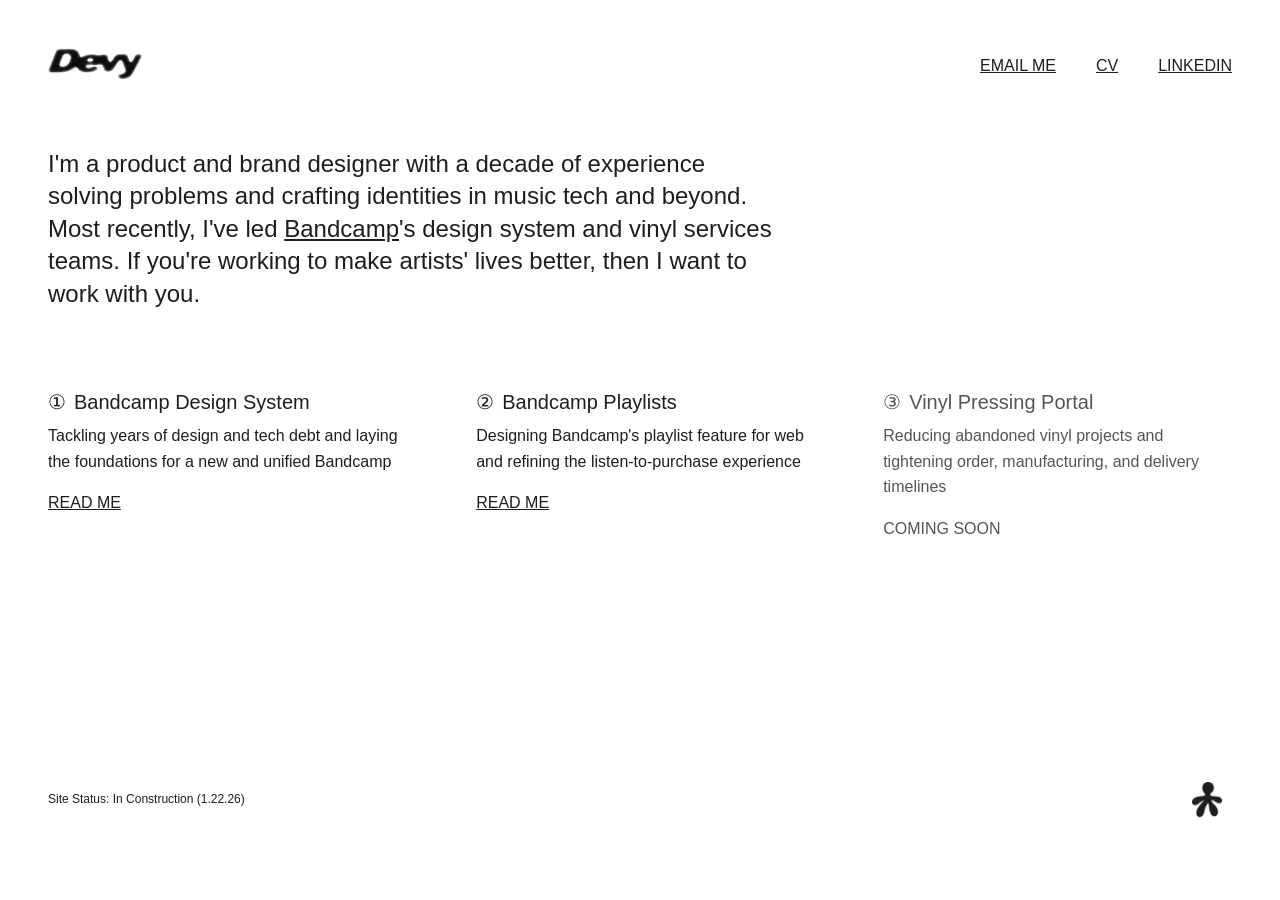
==== index.html @ daf7aa5a "Update index.html Update linkedin link" ====
<head>
    <title>Devy Hobdy</title>
    <link rel="icon" href="images/favicon.png">
    <link rel="stylesheet" href="css/style.css">
    <meta name="viewport" content="width=device-width, initial-scale=1, minimum-scale=1, maximum-scale=1">
</head>

<body>
  <div class="wrapper">
    <h1 class="hidden">Devy's Website</h1>

    <nav>
      <ul class="mb-xxl flex-end row-xl row-center">
        <li class="justify-start">
          <a class="logo-link" aria-label="Home" href="index.html">
            <img loading="eager" class="logo"
              src="images/logo_devy.png"
              alt="Devy's Logo">
          </a>    
        </li>

        <li>
          <a class="text-s upper" href="mailto:dvnhobdy7@gmail.com">Email Me</a>
        </li>

        <li id="CV">
          <a class="text-s upper" href="https://drive.google.com/file/d/114fR_DUzGz025TLFvTGspsEkl98dvMG6/view?usp=drive_link" target="_blank">CV</a>
        </li>

        <li id="Linkedin">
          <a class="text-s upper" href="https://www.linkedin.com/in/devy-hobdy-a476155b/" target="_blank">Linkedin</a>
        </li>
      </ul>
    </nav>
        
    <div class="flex">

      <header class="column-l mb-xl">
        <div class="context">
          <h2 class="text-l">I'm a product and brand designer with a decade of experience solving problems and crafting identities in music tech and beyond. Most recently, I've led <a class="text-l" href="https://bandcamp.com/" target="_blank">Bandcamp</a>'s design system and vinyl services teams. If you're working to make artists' lives better, then I want to work with you.</h2>
        </div>
        
        <!-- EXPERIENCE SWITCH
        <fieldset class="row-l">
          <legend class="hidden">Select the kind of work you would like to see</legend>

          <div class="radio-selection row-center">
            <input type="radio" id="ExperienceChoice1" name="experience" value="product design" checked />
            <label for="ExperienceChoice1">Product Design</label>
          </div>

          <div class="radio-selection row-center">
            <input type="radio" id="ExperienceChoice2" name="experience" value="graphic design"/>
            <label for="ExperienceChoice2">Brand Design</label>
          </div>
        </fieldset>
        -->

      </header>

      <main class="mt-xl mb-xxl">
        <ul class="card-container row-xxl">
          <li class="card column-xs">
                <h3 class="text-m"><span class="mr-xs">①</span>Bandcamp Design System</h3>
                <p class="text-s mb-xs">Tackling years of design and tech debt and laying the foundations for a new and unified Bandcamp</p>
                <div>
                  <a class="text-s upper" href="designsystem.html">Read Me</a>
                </div> 
            </li>  
          
          <li class="card column-xs">
                <h3 class="text-m"><span class="mr-xs">②</span>Bandcamp Playlists</h3>
                <p class="text-s mb-xs">Designing Bandcamp's playlist feature for web and refining the listen-to-purchase experience</p>
                <div>
                  <a class="text-s upper" href="sharedplaylist.html">Read Me</a>
                </div> 
            </li>

            <li class="card column-xs">
                <h3 class="text-m grey"><span class="mr-xs">③</span>Vinyl Pressing Portal</h3>
                <p class="text-s mb-xs grey">Reducing abandoned vinyl projects and tightening order, manufacturing, and delivery timelines</p>
                <div>
                  <p class="text-s upper grey" href=".">Coming Soon</p>
                </div> 
            </li>
        </ul>
      </main>

      <footer class="row-even row-center mt-auto">
        <aside class="text-xs">Site Status: In Construction (1.22.26)</aside>
        <div class="row-center">
          <button class="icon-button pr-xs" type="button" onclick="openalert()">
            <img class="icon" src="images/lilme.png" alt="icon"> 
          </button> 
          <p class="text-xs" id="alert">I made this site with html, css, js, and my own noggin</p>
        </div>
      </footer>

    </div>
  </div>
  
  <script>
    function openalert() { 
      var alert = document.getElementById("alert")
      if (alert.style.display == "none"|| alert.style.display == '') { 
        alert.style.display = "flex"
      }
      else { 
        alert.style.display = "none"
      }
    }

  </script>

</body>
---- css/style.css ----
/* root */

:root {
  font-size: 100%;
  font-family: Arial, Helvetica, sans-serif;
  -webkit-font-smoothing: antialiased;
  -moz-osx-font-smoothing: grayscale;
  scroll-behavior: smooth;

  --color-black: #1e1e1e;
  --color-white: #ffffff;
  --color-grey: #555555;

  --text-xxlarge:3rem;
  --text-xlarge: 2rem;
  --text-large: 1.5rem;
  --text-medium: 1.25rem;
  --text-small: 1rem;
  --text-xsmall: .875rem;
  --text-xxsmall: .75rem;

  --lineheight-large: 125%;
  --lineheight-medium: 135%;
  --lineheight-small: 160%;

  --spacing: .25rem;
  
  --space-1: var(--spacing);
  --space-2: calc(var(--spacing)*2);
  --space-3: calc(var(--spacing)*4);
  --space-4: calc(var(--spacing)*6);
  --space-5: calc(var(--spacing)*8);
  --space-6: calc(var(--spacing)*10);
  --space-7: calc(var(--spacing)*16);
}


/* utilities */

.inline { 
  display: inline;
}

.inline-flex { 
  display: inline-flex;
}

.stroke { 
  outline: solid #999999 1px;
  border-radius: 12px;
}

.hidden { 
  position: absolute !important;
  top: -9999px !important;
  left: -9999px !important;
}

.sticky { 
  position: sticky;
  top: 40;
}

.white { 
  color: var(--color-white) !important;
}

.grey { 
  color: var(--color-grey) !important;
}


/* text styling */

h2, h3, h4, p, dd{ 
  /*remove margin on text tags*/
  margin: 0px;
}

.bold { 
  font-weight: bold !important;
}

.upper { 
  text-transform: uppercase;
}

.italic { 
  font-style: italic;
}

.text-xs { 
  font-size: var(--text-xxsmall);
  font-weight: normal;
  color: var(--color-black);
  line-height: var(--lineheight-small);
}

.text-s {
  font-size: var(--text-small);
  font-weight: normal;
  color: var(--color-black);
  line-height: var(--lineheight-small);
}

.text-m { 
  font-size: var(--text-medium);
  font-weight: normal;
  color: var(--color-black);
  line-height: var(--lineheight-large);
}

.text-l { 
  font-size: var(--text-large);
  font-weight: normal;
  color: var(--color-black);
  line-height: var(--lineheight-medium);
}

.text-xl { 
  font-size: var(--text-xlarge);
  font-weight: normal;
  color: var(--color-black);
  line-height: var(--lineheight-large);
}

.highlight {
  background-color: var(--color-green);
}

/* page styling */

body {
  margin: 48px;
  background-color: var(--color-white);
}


/*component styling*/

.logo { 
  height: 32px;
}

.logo-link:hover { 
  filter: invert(1);
  background-color: transparent;
}

.icon { 
  width: 32px;
  display: inline !important;
}

.icon-button {
  background: none;
  height: 48px;
  width: 48px;
  border: none;
  -webkit-animation:spin 4s linear infinite;
  -moz-animation:spin 4s linear infinite;
  animation:spin 4s linear infinite;
}

.icon-button:hover {
  filter: invert(1);
  opacity: 80%;
}

#alert { 
  display: none;
  transition: opacity 0.3s ease;
  transition-behavior: allow-discrete;
}

ul, ol{
  list-style: none;
  padding: 0;
  margin: 0;
}

input[type="radio"] { /*radio styling default*/
  box-sizing: border-box;
  width: 24px;
  height: 24px;
  margin: 0px 8px 0px 0px;
  padding: 0;
  border: 1px solid var(--color-black);
  border-radius: 50%;
  appearance: none;
  background-color: transparent;
  outline: none;
}

input[type="radio"]:not(:disabled):checked {/*radio styling checked*/
  border-color: var(--color-black);
  background-color: var(--color-black);
  background-clip: content-box;
  padding: 3px;
  background-image: radial-gradient(
    circle,
    var(--radio-checked-color) 0%,
    var(--radio-checked-color) 50%,
    transparent 60%,
    transparent 100%
  );
}

label:hover{ /*radio styling label hover*/
  color: var(--color-white);
  background-color: var(--color-black);
}

fieldset { /*radio group styling*/
  border: none;
  margin: 0;
  padding: 0;
}

.context { 
  max-width: 46rem;
}

.card {
  margin: 0rem 0rem 4rem 0rem;
  max-width: 24rem;
}

.card-container { 
  justify-content: space-between;
}

.sidenav { 
  width: 25%;
  height: 40%;
  margin: 0;
}

.casestudy-container { 
  width: 67.5%;
  max-width: 45rem;
}

.casestudy-text { 
  flex-shrink: 1;
  padding-right: var(--space-6);
}

.casestudy-image { 
  flex-shrink: 1;
  width: 50%;
}

.image-container { 
  flex-shrink: 1;
  width: 100%;
  position: relative;
}

.gallery-image { 
  width: inherit;
}

.footnote { 
  position: absolute;
  top: -4px;
  left: -4px;
}
  

/* flex + columns*/

.flex-end{ 
  display: flex;
  flex-flow: row wrap;
  justify-content: flex-end;
}

.flex-center{ 
  display: flex;
  align-items: center;
  justify-content: center;
}

.center{
  align-items: center;
}

.justify-start { 
margin-right: auto;
}

.row-even { 
  display: flex;
  flex-direction: row;
  justify-content: space-between;
}

.flex {
  display: flex;
  flex-direction: column;
  height: 84%;
}

.column-even { 
  display: flex;
  flex-direction: column;
  height: 90%;
  justify-content: space-between;
}

.column-xxs { 
  display: flex;
  flex-direction: column;
  gap: var(--space-1);
}

.column-xs { 
  display: flex;
  flex-direction: column;
  gap: var(--space-2);
}

.column-s { 
  display: flex;
  flex-direction: column;
  gap: var(--space-3);
}

.column-m { 
  display: flex;
  flex-direction: column;
  gap: var(--space-4);
}

.column-l { 
  display: flex;
  flex-direction: column;
  gap: var(--space-5);
}

.column-xl { 
  display: flex;
  flex-direction: column;
  gap: var(--space-6);
}

.column-xxl { 
  display: flex;
  flex-direction: column;
  gap: var(--space-7);
}

.row-xxs { 
  display: flex;
  flex-direction: row;
  gap: var(--space-1);
}

.row-xs { 
  display: flex;
  flex-direction: row;
  gap: var(--space-2);
}

.row-s { 
  display: flex;
  flex-direction: row;
  gap: var(--space-3);
}

.row-m { 
  display: flex;
  flex-direction: row;
  gap: var(--space-4);
}

.row-l { 
  display: flex;
  flex-direction: row;
  gap: var(--space-5);
}

.row-xl { 
  display: flex;
  flex-direction: row;
  gap: var(--space-6);
}

.row-xxl { 
  display: flex;
  flex-direction: row;
  gap: var(--space-7);
}

.row-center { 
  display: flex;
  flex-direction: row;
  align-items: center;
}


/* margins + padding */

.mb-xxs { 
  margin-bottom: var(--space-1);
}

.mb-xs { 
  margin-bottom: var(--space-2);
}

.mb-s { 
  margin-bottom: var(--space-3);
}

.mb-m { 
  margin-bottom: var(--space-4);
}

.mb-l { 
  margin-bottom: var(--space-5);
}

.mb-xl { 
  margin-bottom: var(--space-6);
}

.mb-xxl { 
  margin-bottom: var(--space-7);
}

.mt-xxs { 
  margin-top: var(--space-1);
}

.mt-xs { 
  margin-top: var(--space-2);
}

.mt-s { 
  margin-top: var(--space-3);
}

.mt-m { 
  margin-top: var(--space-4);
}

.mt-l { 
  margin-top: var(--space-5);
}

.mt-xl { 
  margin-top: var(--space-6);
}

.mt-xxl { 
  margin-top: var(--space-7);
}

.mt-auto { 
  margin-top: auto;
}

.mr-xxs { 
  margin-right: var(--space-1);
}

.mr-xs { 
  margin-right: var(--space-2);
}

.mr-s { 
  margin-right: var(--space-3);
}

.mr-m { 
  margin-right: var(--space-4);
}

.mr-l { 
  margin-right: var(--space-5);
}

.mr-xl { 
  margin-right: var(--space-6);
}

.mr-xxl { 
  margin-right: var(--space-7);
}

.pr-xxs { 
  padding-right: var(--space-1);
}

.pr-xs { 
  padding-right: var(--space-2);
}

.pr-s { 
  padding-right: var(--space-3);
}

.pr-m { 
  padding-right: var(--space-4);
}


/* interactions */

a:hover {
  color: var(--color-white);
  background-color: var(--color-black);
}

#experience-long { 
  display: none;
  transition: opacity 0.9s ease;
  transition-behavior: allow-discrete;
}

#experience-brief { 
  transition: opacity 0.9s ease;
  transition-behavior: allow-discrete;
}

@starting-style {
  #experience-long {
    opacity: 0;
  }
  #experience-brief { 
    opacity: 0;
}
#alert {
  opacity: 0;
}
}


/* image pop up
.image-popup {
    display: none;
    position: relative;
}

a:hover .image-popup {
    display: inline;
    opacity: .99;
    position: absolute;
    top: 26%;
    left: 62%;
    animation: fadein-pop .15s ease-in;}

    */
    


/* pop up css */

@keyframes fadein-pop {
    from {
        opacity: 0;
        top: 24%}
    to {
        opacity: .9;
        top: 26%}
}

@-moz-keyframes fadein-pop {

    /* Firefox */
    from {
        opacity: 0;
        top: 24%}
    to {
        opacity: .9;
        top: 26%}
}

@-webkit-keyframes fadein-pop {

    /* Safari and Chrome */
    from {
        opacity: 0;
        top: 24%}
    to {
        opacity: .9;
        top: 26%}
}

@-o-keyframes fadein-pop {

    /* Opera */
    from {
        opacity: 0;
        top: 24%}
    to {
        opacity: .9;
        top: 26%}
}

@media only screen and (max-width: 920px) {

  #context.row-xl{ 
  display: flex;
  flex-direction: column;
  gap: var(--space-3);
  }

  #context.mb-xxl{
  margin-bottom: var(--space-5);
  }

  #experience-brief.row-xl{ 
  display: flex;
  flex-direction: column;
  gap: var(--space-7);
  }

  .casestudy-image {
  width: 100%;
  }

  .casestudy-text { 
    padding-right: 0%;
  }

  body { 
  margin: 24px;
  }

  .flex-center { 
  display: flex;
  align-items: start;
  justify-content: flex-start;
  }

  .text-xl.pr-m { 
  font-size: var(--text-large);
  font-weight: normal;
  color: var(--color-black);
  line-height: var(--lineheight-medium); 
  padding-right: 0%;
  }

  .sticky { 
  position: static;
  }

  .sidenav { 
  width: 100%;
  height: 100%;
  }

  .text-m { 
  font-size: 1.15rem;
  }

  .text-s { 
  font-size: var(--text-small)
  }

  #study_nav { 
  display: none;
  }

  .casestudy-container { 
  width: 100%;
  }

  video { 
  width: 100%;
  }

  #double-caption.row-xxl { 
  display: flex;
  flex-direction: column;
  gap: var(--space-3);
  }

  .text-xs.mr-xl.mt-xs { 
  margin-right: 0;
  margin-top: var(--space-4)
  }

  #CV { 
    display: none;
  }

  #linkedin { 
    display: none;
  }

  .card-container.row-xxl { 
    display: flex;
  flex-direction: column;
  gap: var(--space-1);
  }

  .icon-button { 
    display: none;
  }

  .card.column-xs { 
    margin-bottom: var(--space-7);
  }

  footer.mt-auto { 
    margin-top: none;
  }

  h2.text-l { 
    font-size: 1.3rem;
  }

  a.text-l { 
    font-size: 1.3rem;
  }

}
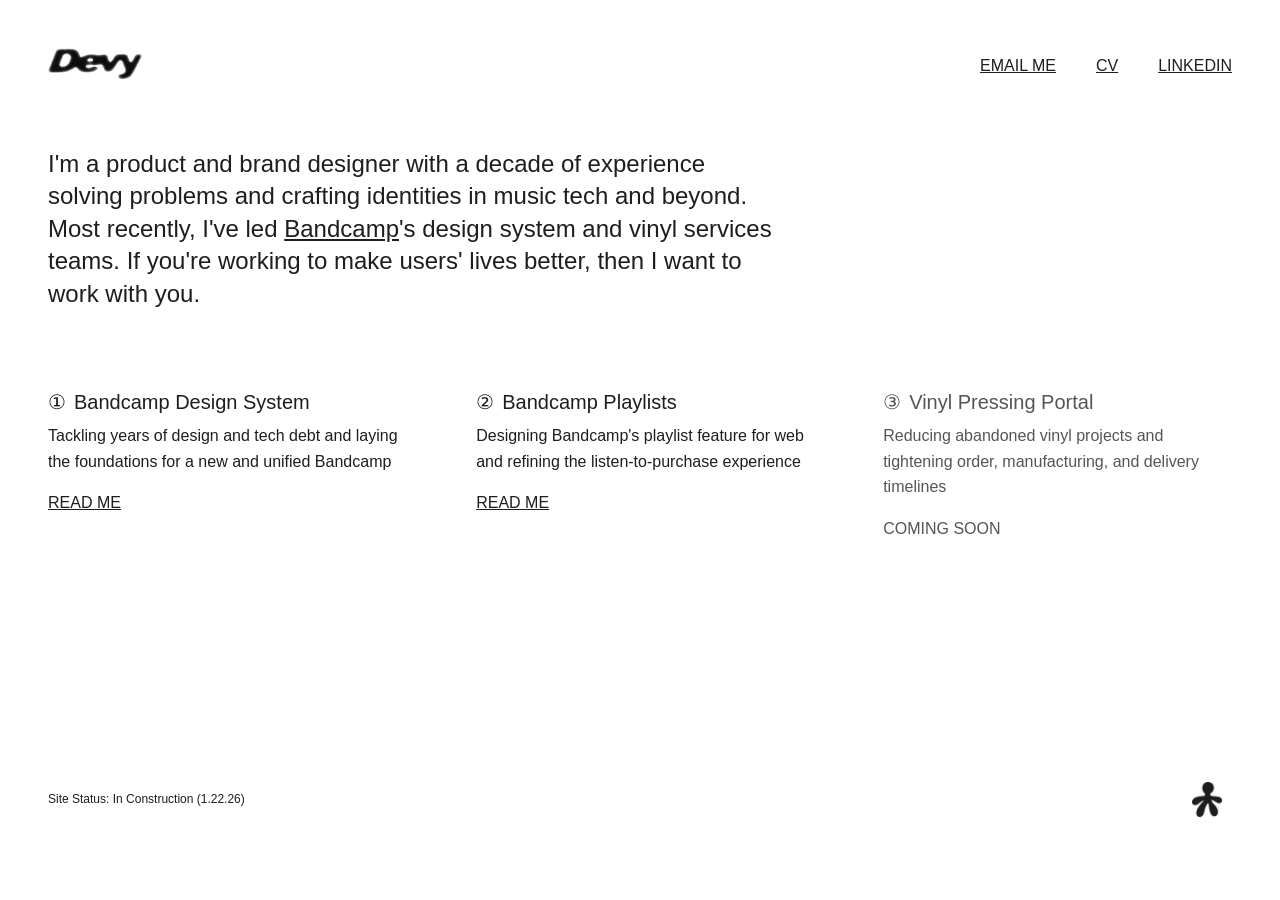
==== commit c2879b1a: "Update user reference in product description artist  -> user" ====
--- a/index.html
+++ b/index.html
@@ -24,7 +24,7 @@
         </li>
 
         <li id="CV">
-          <a class="text-s upper" href="https://drive.google.com/file/d/114fR_DUzGz025TLFvTGspsEkl98dvMG6/view?usp=drive_link" target="_blank">CV</a>
+          <a class="text-s upper" href="https://drive.google.com/file/d/1ZRJncylVvol6vDKj0D3E9sWphy_3VvmP/view?usp=sharing" target="_blank">CV</a>
         </li>
 
         <li id="Linkedin">
@@ -37,7 +37,7 @@
 
       <header class="column-l mb-xl">
         <div class="context">
-          <h2 class="text-l">I'm a product and brand designer with a decade of experience solving problems and crafting identities in music tech and beyond. Most recently, I've led <a class="text-l" href="https://bandcamp.com/" target="_blank">Bandcamp</a>'s design system and vinyl services teams. If you're working to make artists' lives better, then I want to work with you.</h2>
+          <h2 class="text-l">I'm a product and brand designer with a decade of experience solving problems and crafting identities in music tech and beyond. Most recently, I've led <a class="text-l" href="https://bandcamp.com/" target="_blank">Bandcamp</a>'s design system and vinyl services teams. If you're working to make users' lives better, then I want to work with you.</h2>
         </div>
         
         <!-- EXPERIENCE SWITCH
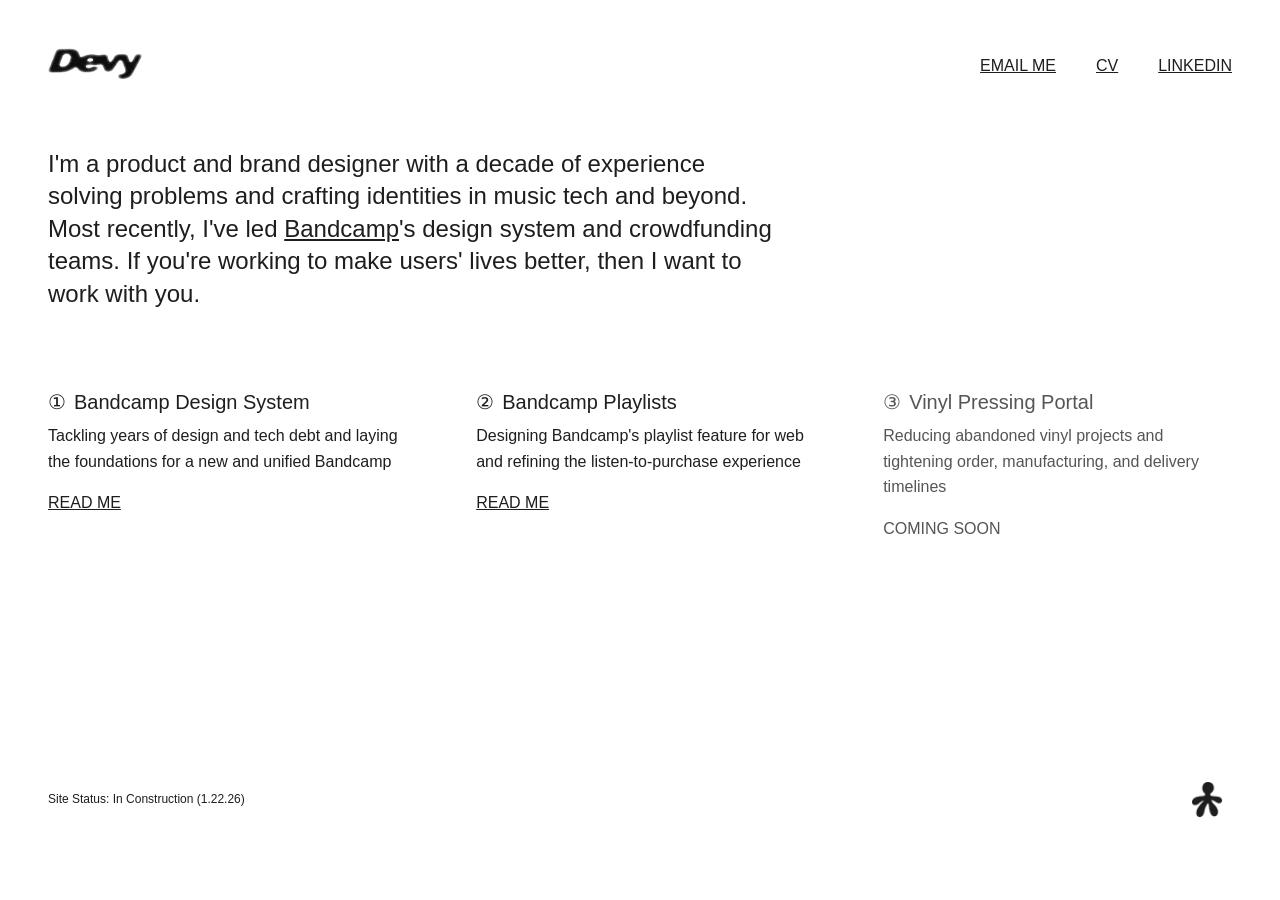
==== commit 58392e9c: "Update description of design experience" ====
--- a/index.html
+++ b/index.html
@@ -37,7 +37,7 @@
 
       <header class="column-l mb-xl">
         <div class="context">
-          <h2 class="text-l">I'm a product and brand designer with a decade of experience solving problems and crafting identities in music tech and beyond. Most recently, I've led <a class="text-l" href="https://bandcamp.com/" target="_blank">Bandcamp</a>'s design system and vinyl services teams. If you're working to make users' lives better, then I want to work with you.</h2>
+          <h2 class="text-l">I'm a product and brand designer with a decade of experience solving problems and crafting identities in music tech and beyond. Most recently, I've led <a class="text-l" href="https://bandcamp.com/" target="_blank">Bandcamp</a>'s design system and crowdfunding teams. If you're working to make users' lives better, then I want to work with you.</h2>
         </div>
         
         <!-- EXPERIENCE SWITCH
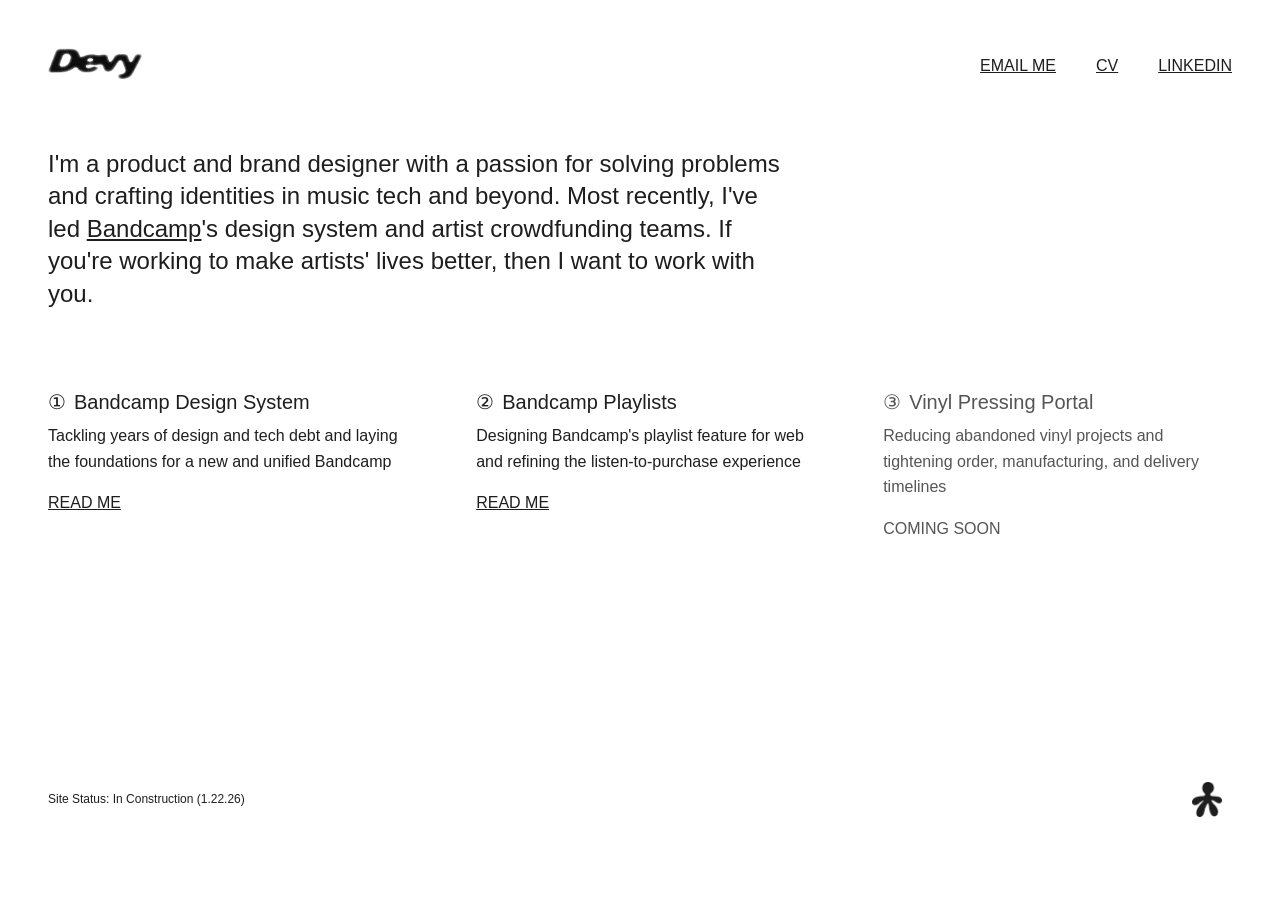
==== commit 88516955: "Revise designer introduction for clarity and focus" ====
--- a/index.html
+++ b/index.html
@@ -37,7 +37,7 @@
 
       <header class="column-l mb-xl">
         <div class="context">
-          <h2 class="text-l">I'm a product and brand designer with a decade of experience solving problems and crafting identities in music tech and beyond. Most recently, I've led <a class="text-l" href="https://bandcamp.com/" target="_blank">Bandcamp</a>'s design system and crowdfunding teams. If you're working to make users' lives better, then I want to work with you.</h2>
+          <h2 class="text-l">I'm a product and brand designer with a passion for solving problems and crafting identities in music tech and beyond. Most recently, I've led <a class="text-l" href="https://bandcamp.com/" target="_blank">Bandcamp</a>'s design system and artist crowdfunding teams. If you're working to make artists' lives better, then I want to work with you.</h2>
         </div>
         
         <!-- EXPERIENCE SWITCH
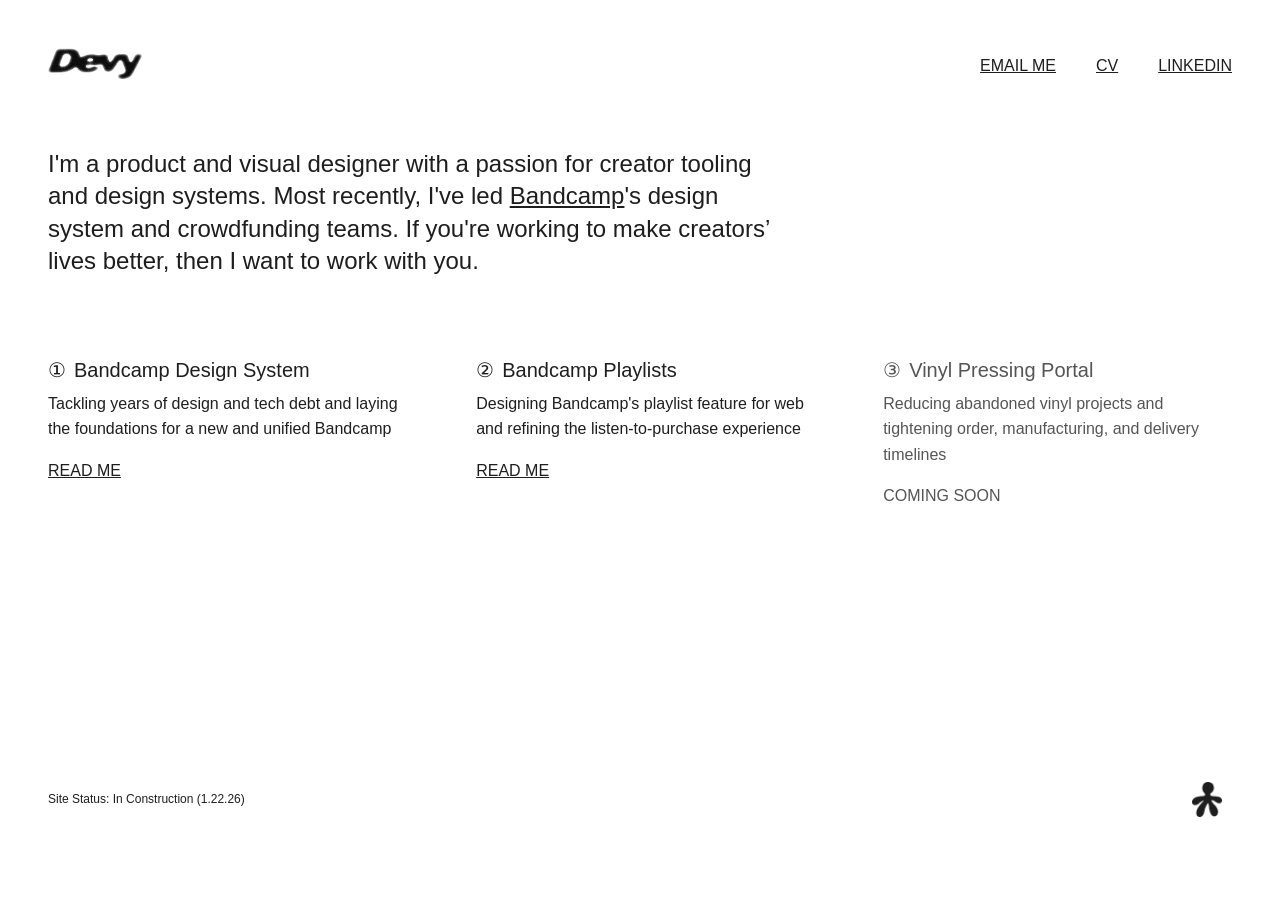
==== commit 74fdb9f8: "Update designer description in index.html" ====
--- a/index.html
+++ b/index.html
@@ -37,7 +37,7 @@
 
       <header class="column-l mb-xl">
         <div class="context">
-          <h2 class="text-l">I'm a product and brand designer with a passion for solving problems and crafting identities in music tech and beyond. Most recently, I've led <a class="text-l" href="https://bandcamp.com/" target="_blank">Bandcamp</a>'s design system and artist crowdfunding teams. If you're working to make artists' lives better, then I want to work with you.</h2>
+          <h2 class="text-l">I'm a product and visual designer with a passion for creator tooling and design systems. Most recently, I've led <a class="text-l" href="https://bandcamp.com/" target="_blank">Bandcamp</a>'s design system and crowdfunding teams. If you're working to make creators’ lives better, then I want to work with you.</h2>
         </div>
         
         <!-- EXPERIENCE SWITCH
--- a/css/style.css
+++ b/css/style.css
@@ -160,6 +160,11 @@
   -webkit-animation:spin 4s linear infinite;
   -moz-animation:spin 4s linear infinite;
   animation:spin 4s linear infinite;
+}
+
+@keyframes spin {
+  from { transform: rotate(0deg); }
+  to { transform: rotate(360deg); }
 }
 
 .icon-button:hover {
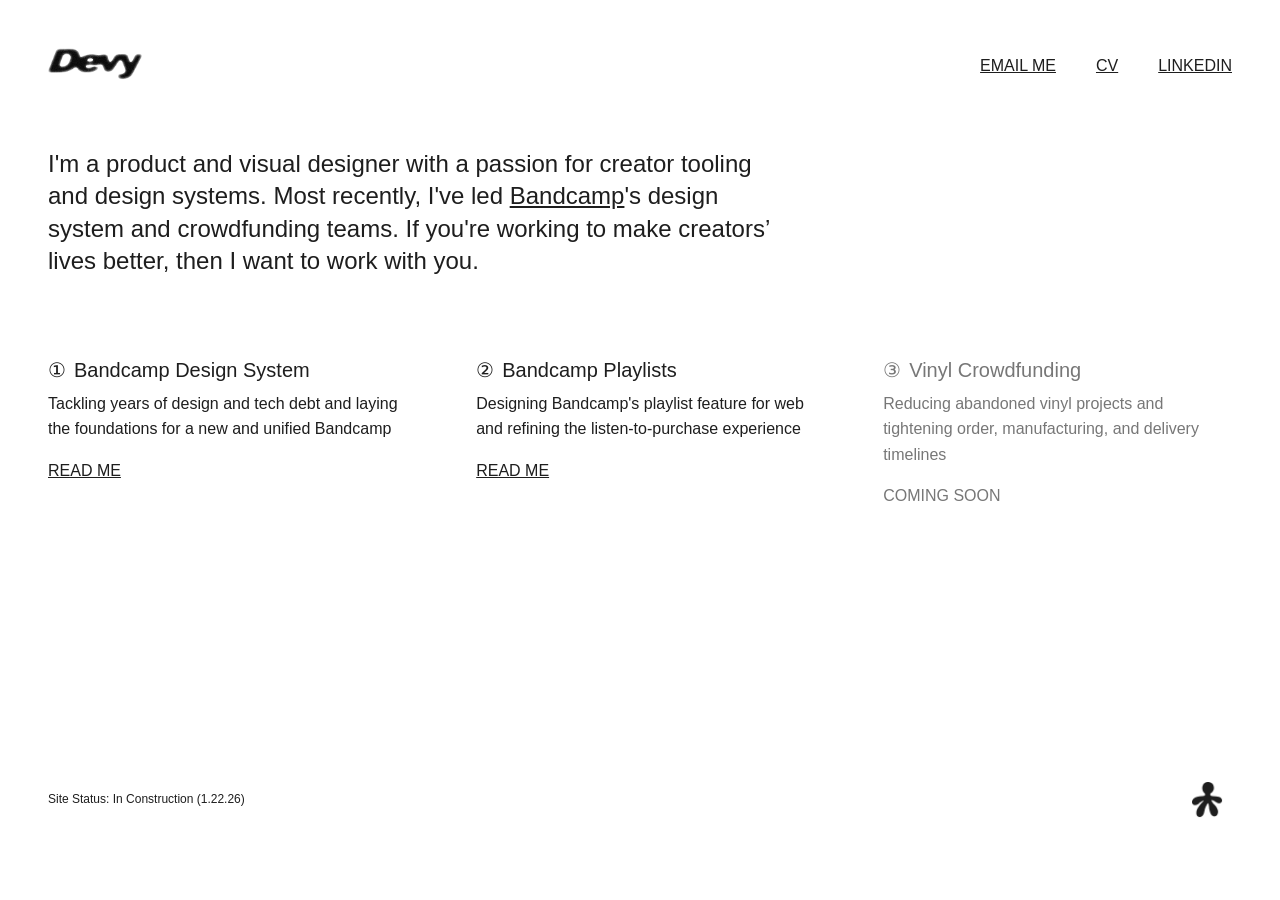
==== commit 4e9539b6: "Rename 'Vinyl Pressing Portal' to 'Vinyl Crowdfunding'" ====
--- a/index.html
+++ b/index.html
@@ -77,7 +77,7 @@
             </li>
 
             <li class="card column-xs">
-                <h3 class="text-m grey"><span class="mr-xs">③</span>Vinyl Pressing Portal</h3>
+                <h3 class="text-m grey"><span class="mr-xs">③</span>Vinyl Crowdfunding</h3>
                 <p class="text-s mb-xs grey">Reducing abandoned vinyl projects and tightening order, manufacturing, and delivery timelines</p>
                 <div>
                   <p class="text-s upper grey" href=".">Coming Soon</p>
--- a/css/style.css
+++ b/css/style.css
@@ -9,7 +9,7 @@
 
   --color-black: #1e1e1e;
   --color-white: #ffffff;
-  --color-grey: #555555;
+  --color-grey: #777777;
 
   --text-xxlarge:3rem;
   --text-xlarge: 2rem;
@@ -160,11 +160,6 @@
   -webkit-animation:spin 4s linear infinite;
   -moz-animation:spin 4s linear infinite;
   animation:spin 4s linear infinite;
-}
-
-@keyframes spin {
-  from { transform: rotate(0deg); }
-  to { transform: rotate(360deg); }
 }
 
 .icon-button:hover {
@@ -519,6 +514,11 @@
   background-color: var(--color-black);
 }
 
+@keyframes spin {
+  from { transform: rotate(0deg); }
+  to { transform: rotate(360deg); }
+}
+
 #experience-long { 
   display: none;
   transition: opacity 0.9s ease;
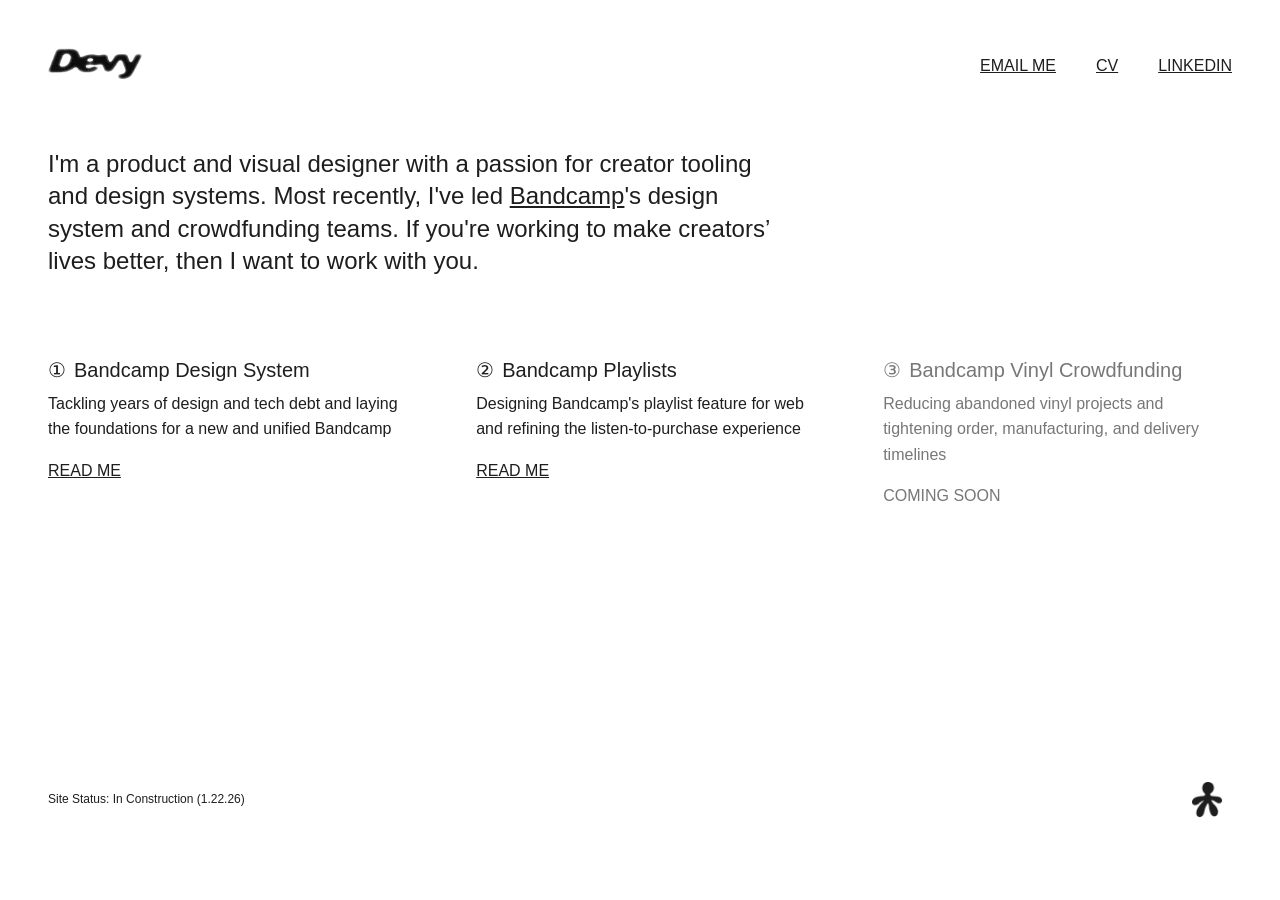
==== commit 4a1d699a: "Update title for Vinyl Crowdfunding section" ====
--- a/index.html
+++ b/index.html
@@ -77,7 +77,7 @@
             </li>
 
             <li class="card column-xs">
-                <h3 class="text-m grey"><span class="mr-xs">③</span>Vinyl Crowdfunding</h3>
+                <h3 class="text-m grey"><span class="mr-xs">③</span>Bandcamp Vinyl Crowdfunding</h3>
                 <p class="text-s mb-xs grey">Reducing abandoned vinyl projects and tightening order, manufacturing, and delivery timelines</p>
                 <div>
                   <p class="text-s upper grey" href=".">Coming Soon</p>
